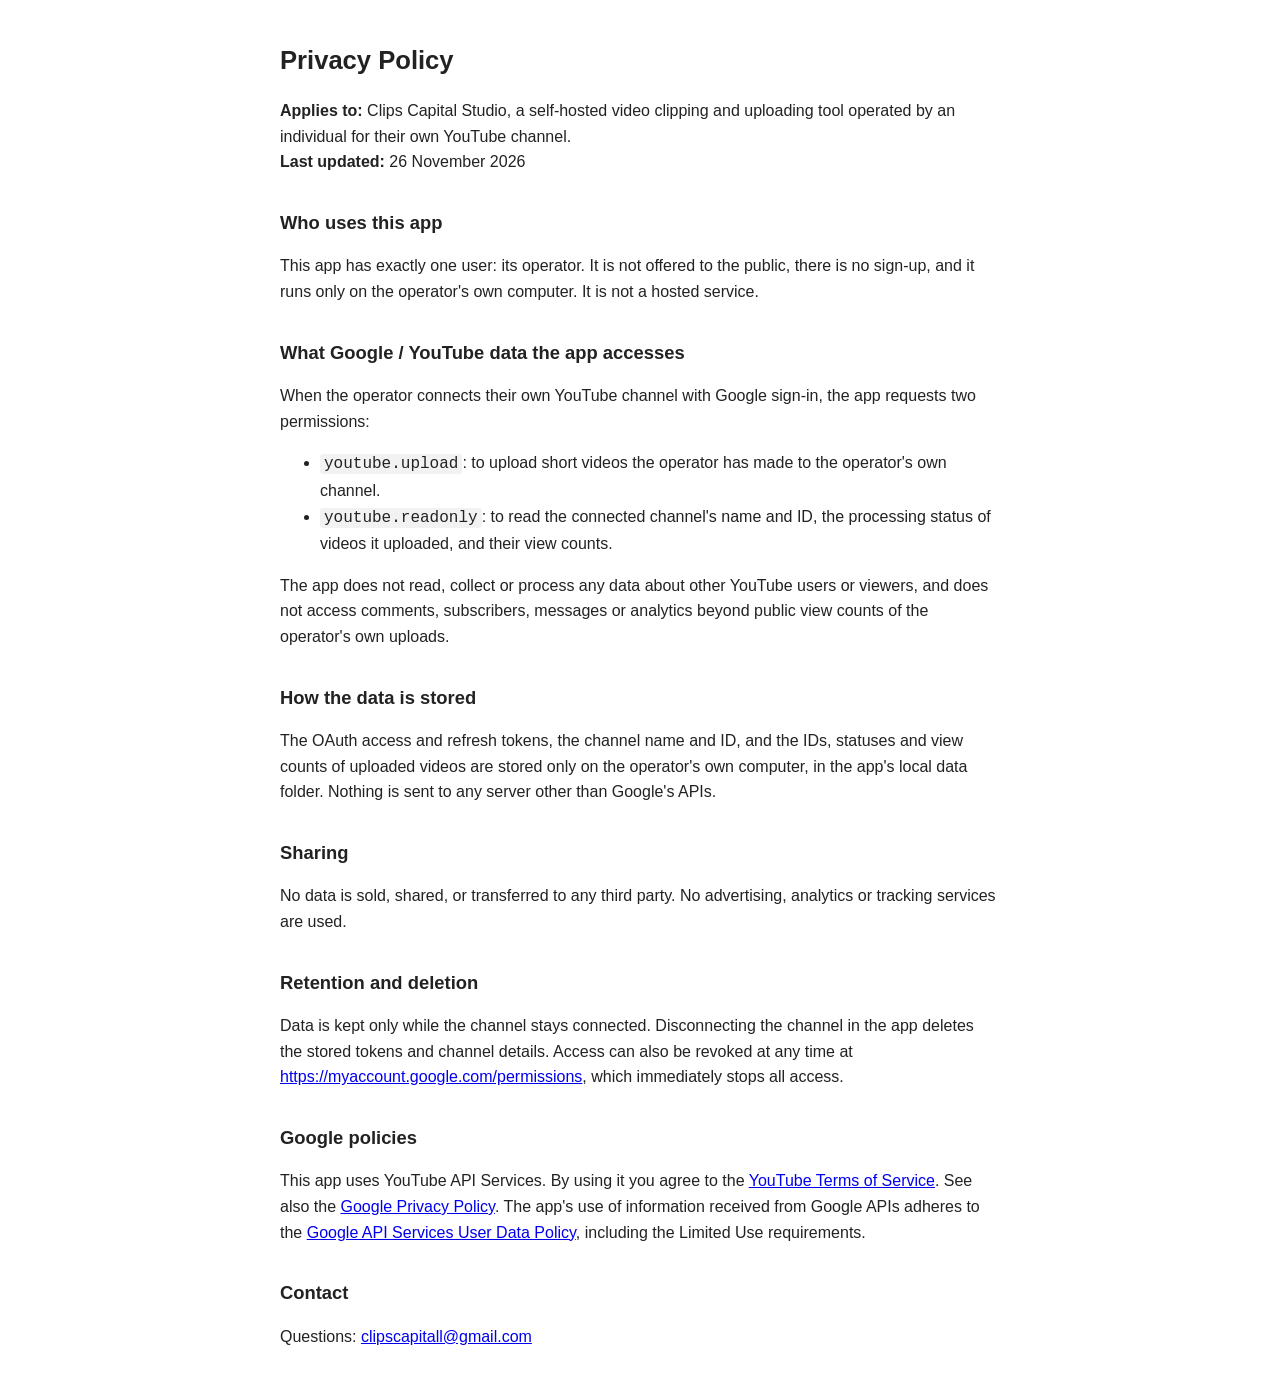
==== privacy.html @ bdbb4991 "Add homepage and privacy policy for Clips Capital Studio" ====
<!doctype html>
<html lang="en"><head><meta charset="utf-8"><meta name="viewport" content="width=device-width,initial-scale=1">
<title>Clips Capital Studio – Privacy Policy</title>
<style>body{font:16px/1.6 -apple-system,Segoe UI,Roboto,sans-serif;max-width:720px;margin:40px auto;padding:0 20px;color:#222}h1{font-size:1.6em}h2{font-size:1.15em;margin-top:1.8em}code{background:#f2f2f2;padding:1px 4px;border-radius:3px}</style></head>
<body>
<h1>Privacy Policy</h1>
<p><b>Applies to:</b> Clips Capital Studio, a self-hosted video clipping and uploading tool operated by an individual for their own YouTube channel.<br><b>Last updated:</b> 26 November 2026</p>

<h2>Who uses this app</h2>
<p>This app has exactly one user: its operator. It is not offered to the public, there is no sign-up, and it runs only on the operator's own computer. It is not a hosted service.</p>

<h2>What Google / YouTube data the app accesses</h2>
<p>When the operator connects their own YouTube channel with Google sign-in, the app requests two permissions:</p>
<ul>
<li><code>youtube.upload</code>: to upload short videos the operator has made to the operator's own channel.</li>
<li><code>youtube.readonly</code>: to read the connected channel's name and ID, the processing status of videos it uploaded, and their view counts.</li>
</ul>
<p>The app does not read, collect or process any data about other YouTube users or viewers, and does not access comments, subscribers, messages or analytics beyond public view counts of the operator's own uploads.</p>

<h2>How the data is stored</h2>
<p>The OAuth access and refresh tokens, the channel name and ID, and the IDs, statuses and view counts of uploaded videos are stored only on the operator's own computer, in the app's local data folder. Nothing is sent to any server other than Google's APIs.</p>

<h2>Sharing</h2>
<p>No data is sold, shared, or transferred to any third party. No advertising, analytics or tracking services are used.</p>

<h2>Retention and deletion</h2>
<p>Data is kept only while the channel stays connected. Disconnecting the channel in the app deletes the stored tokens and channel details. Access can also be revoked at any time at <a href="https://myaccount.google.com/permissions">https://myaccount.google.com/permissions</a>, which immediately stops all access.</p>

<h2>Google policies</h2>
<p>This app uses YouTube API Services. By using it you agree to the <a href="https://www.youtube.com/t/terms">YouTube Terms of Service</a>. See also the <a href="https://policies.google.com/privacy">Google Privacy Policy</a>. The app's use of information received from Google APIs adheres to the <a href="https://developers.google.com/terms/api-services-user-data-policy">Google API Services User Data Policy</a>, including the Limited Use requirements.</p>

<h2>Contact</h2>
<p>Questions: <a href="mailto:clipscapitall@gmail.com">clipscapitall@gmail.com</a></p>
</body></html>
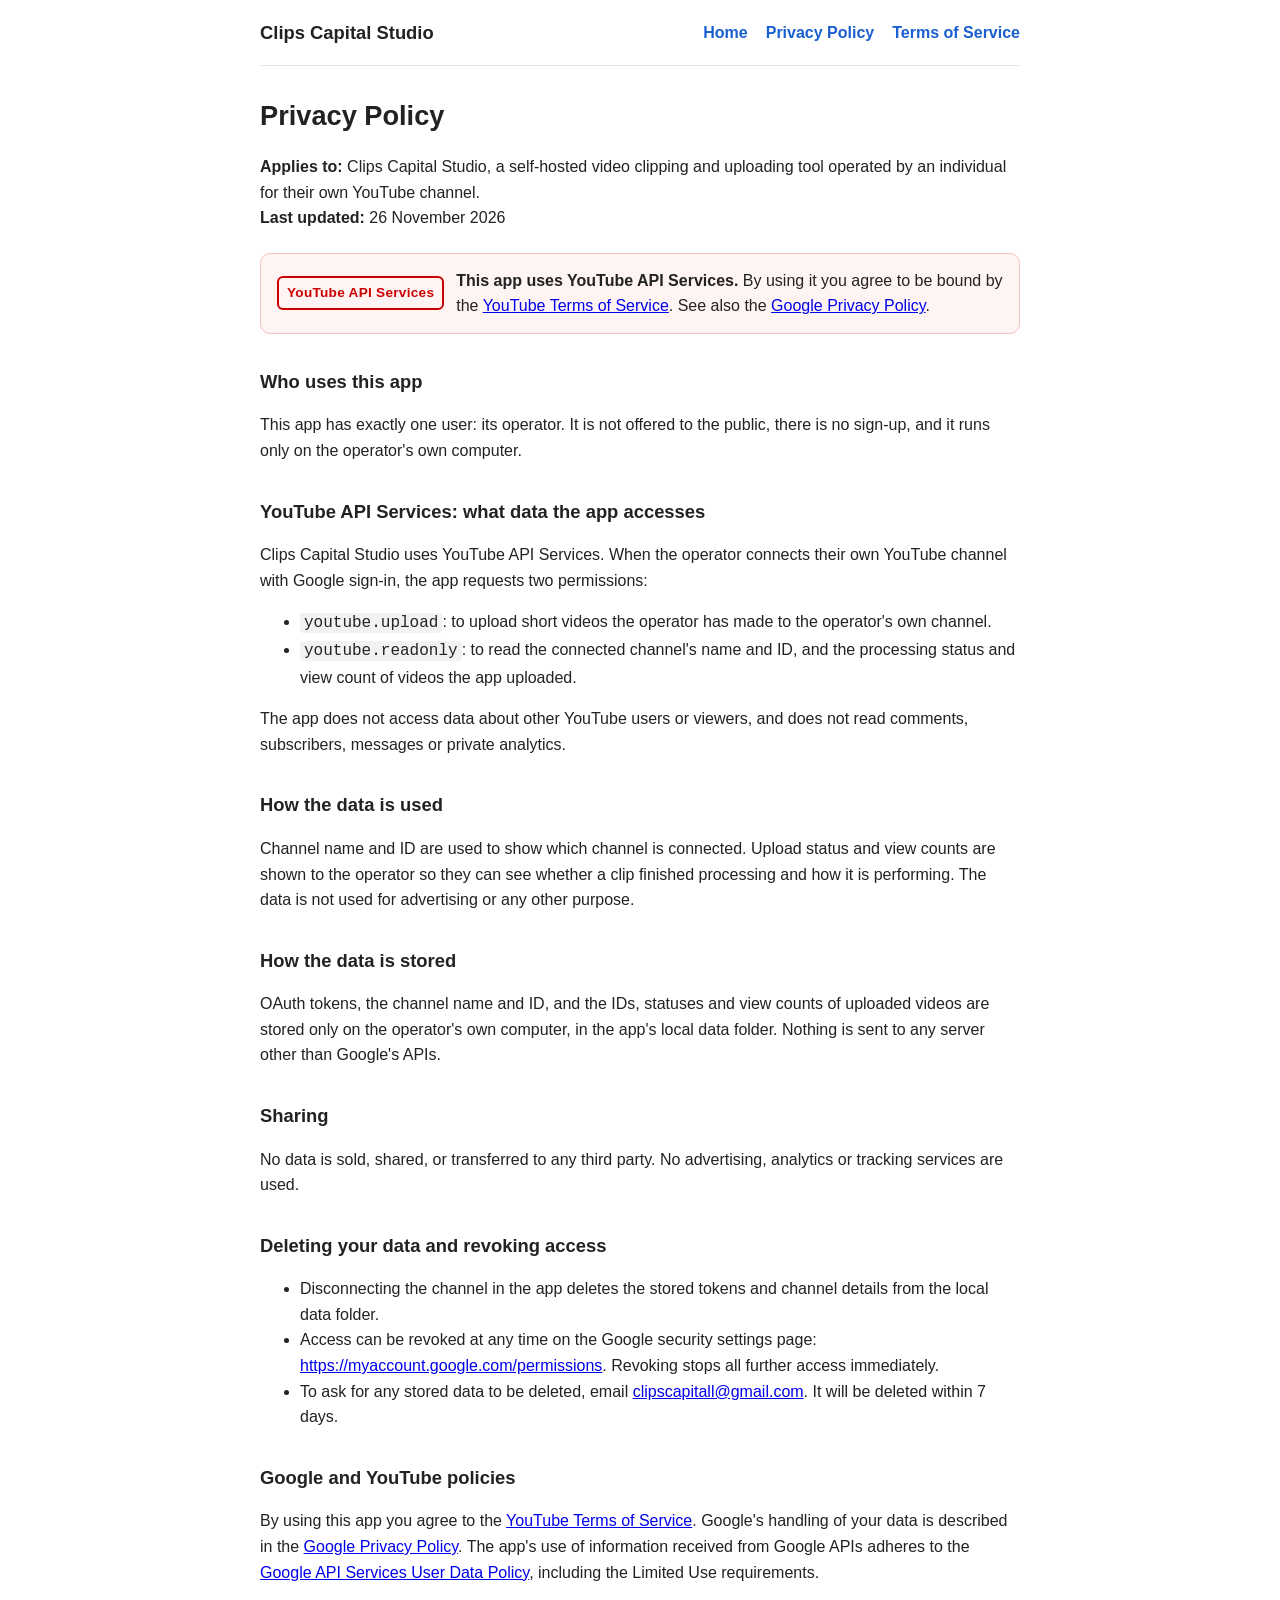
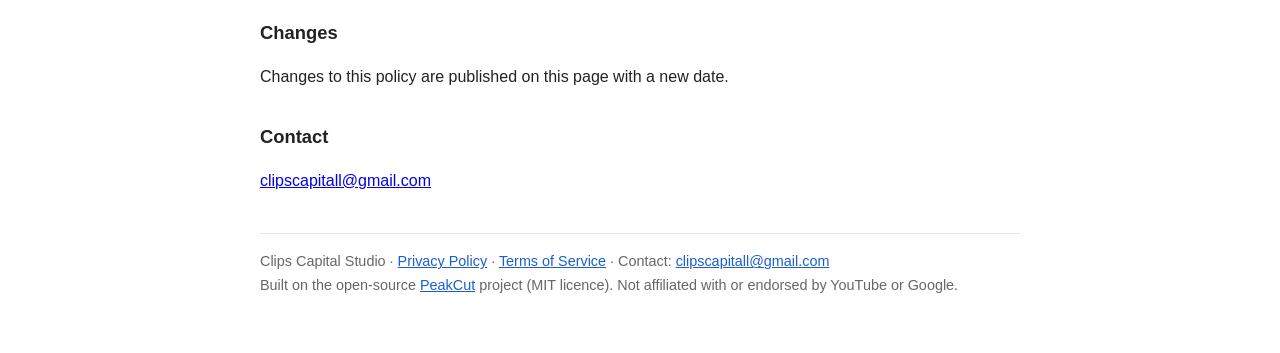
==== commit ae065a7f: "Add Terms of Service, YouTube API Services notice and policy links on every page" ====
--- a/privacy.html
+++ b/privacy.html
@@ -1,34 +1,37 @@
 <!doctype html>
 <html lang="en"><head><meta charset="utf-8"><meta name="viewport" content="width=device-width,initial-scale=1">
-<title>Clips Capital Studio – Privacy Policy</title>
-<style>body{font:16px/1.6 -apple-system,Segoe UI,Roboto,sans-serif;max-width:720px;margin:40px auto;padding:0 20px;color:#222}h1{font-size:1.6em}h2{font-size:1.15em;margin-top:1.8em}code{background:#f2f2f2;padding:1px 4px;border-radius:3px}</style></head>
+<title>Clips Capital Studio – Privacy Policy</title><link rel="stylesheet" href="style.css"></head>
 <body>
+<header><a class="brand" href="./">Clips Capital Studio</a><nav><a href="./">Home</a><a href="privacy.html">Privacy Policy</a><a href="terms.html">Terms of Service</a></nav></header>
 <h1>Privacy Policy</h1>
 <p><b>Applies to:</b> Clips Capital Studio, a self-hosted video clipping and uploading tool operated by an individual for their own YouTube channel.<br><b>Last updated:</b> 26 November 2026</p>
-
+<div class="yt"><span class="ytlabel">YouTube API Services</span><div><b>This app uses YouTube API Services.</b> By using it you agree to be bound by the <a href="https://www.youtube.com/t/terms">YouTube Terms of Service</a>. See also the <a href="https://policies.google.com/privacy">Google Privacy Policy</a>.</div></div>
 <h2>Who uses this app</h2>
-<p>This app has exactly one user: its operator. It is not offered to the public, there is no sign-up, and it runs only on the operator's own computer. It is not a hosted service.</p>
-
-<h2>What Google / YouTube data the app accesses</h2>
-<p>When the operator connects their own YouTube channel with Google sign-in, the app requests two permissions:</p>
+<p>This app has exactly one user: its operator. It is not offered to the public, there is no sign-up, and it runs only on the operator's own computer.</p>
+<h2>YouTube API Services: what data the app accesses</h2>
+<p>Clips Capital Studio uses YouTube API Services. When the operator connects their own YouTube channel with Google sign-in, the app requests two permissions:</p>
 <ul>
 <li><code>youtube.upload</code>: to upload short videos the operator has made to the operator's own channel.</li>
-<li><code>youtube.readonly</code>: to read the connected channel's name and ID, the processing status of videos it uploaded, and their view counts.</li>
+<li><code>youtube.readonly</code>: to read the connected channel's name and ID, and the processing status and view count of videos the app uploaded.</li>
 </ul>
-<p>The app does not read, collect or process any data about other YouTube users or viewers, and does not access comments, subscribers, messages or analytics beyond public view counts of the operator's own uploads.</p>
-
+<p>The app does not access data about other YouTube users or viewers, and does not read comments, subscribers, messages or private analytics.</p>
+<h2>How the data is used</h2>
+<p>Channel name and ID are used to show which channel is connected. Upload status and view counts are shown to the operator so they can see whether a clip finished processing and how it is performing. The data is not used for advertising or any other purpose.</p>
 <h2>How the data is stored</h2>
-<p>The OAuth access and refresh tokens, the channel name and ID, and the IDs, statuses and view counts of uploaded videos are stored only on the operator's own computer, in the app's local data folder. Nothing is sent to any server other than Google's APIs.</p>
-
+<p>OAuth tokens, the channel name and ID, and the IDs, statuses and view counts of uploaded videos are stored only on the operator's own computer, in the app's local data folder. Nothing is sent to any server other than Google's APIs.</p>
 <h2>Sharing</h2>
 <p>No data is sold, shared, or transferred to any third party. No advertising, analytics or tracking services are used.</p>
-
-<h2>Retention and deletion</h2>
-<p>Data is kept only while the channel stays connected. Disconnecting the channel in the app deletes the stored tokens and channel details. Access can also be revoked at any time at <a href="https://myaccount.google.com/permissions">https://myaccount.google.com/permissions</a>, which immediately stops all access.</p>
-
-<h2>Google policies</h2>
-<p>This app uses YouTube API Services. By using it you agree to the <a href="https://www.youtube.com/t/terms">YouTube Terms of Service</a>. See also the <a href="https://policies.google.com/privacy">Google Privacy Policy</a>. The app's use of information received from Google APIs adheres to the <a href="https://developers.google.com/terms/api-services-user-data-policy">Google API Services User Data Policy</a>, including the Limited Use requirements.</p>
-
+<h2>Deleting your data and revoking access</h2>
+<ul>
+<li>Disconnecting the channel in the app deletes the stored tokens and channel details from the local data folder.</li>
+<li>Access can be revoked at any time on the Google security settings page: <a href="https://myaccount.google.com/permissions">https://myaccount.google.com/permissions</a>. Revoking stops all further access immediately.</li>
+<li>To ask for any stored data to be deleted, email <a href="mailto:clipscapitall@gmail.com">clipscapitall@gmail.com</a>. It will be deleted within 7 days.</li>
+</ul>
+<h2>Google and YouTube policies</h2>
+<p>By using this app you agree to the <a href="https://www.youtube.com/t/terms">YouTube Terms of Service</a>. Google's handling of your data is described in the <a href="https://policies.google.com/privacy">Google Privacy Policy</a>. The app's use of information received from Google APIs adheres to the <a href="https://developers.google.com/terms/api-services-user-data-policy">Google API Services User Data Policy</a>, including the Limited Use requirements.</p>
+<h2>Changes</h2>
+<p>Changes to this policy are published on this page with a new date.</p>
 <h2>Contact</h2>
-<p>Questions: <a href="mailto:clipscapitall@gmail.com">clipscapitall@gmail.com</a></p>
+<p><a href="mailto:clipscapitall@gmail.com">clipscapitall@gmail.com</a></p>
+<footer>Clips Capital Studio · <a href="privacy.html">Privacy Policy</a> · <a href="terms.html">Terms of Service</a> · Contact: <a href="mailto:clipscapitall@gmail.com">clipscapitall@gmail.com</a><br>Built on the open-source <a href="https://github.com/haziqahmedqasmi/peakcut">PeakCut</a> project (MIT licence). Not affiliated with or endorsed by YouTube or Google.</footer>
 </body></html>
--- a/style.css
+++ b/style.css
@@ -0,0 +1,10 @@
+body{font:16px/1.6 -apple-system,Segoe UI,Roboto,sans-serif;max-width:760px;margin:0 auto;padding:0 20px 60px;color:#222}
+header{display:flex;justify-content:space-between;align-items:center;padding:18px 0;border-bottom:1px solid #e5e5e5;margin-bottom:28px;flex-wrap:wrap;gap:10px}
+header .brand{font-weight:700;font-size:1.15em;color:#222;text-decoration:none}
+header nav a{margin-left:18px;color:#1a5fd0;text-decoration:none;font-weight:600}
+.yt{display:flex;align-items:center;gap:12px;background:#fff4f4;border:1px solid #f3c2c2;border-radius:10px;padding:14px 16px;margin:22px 0}
+.ytlabel{flex:none;font-weight:800;color:#c00;border:2px solid #c00;border-radius:6px;padding:4px 8px;font-size:.85em;letter-spacing:.02em}
+h1{font-size:1.7em;margin:.2em 0 .4em}h2{font-size:1.15em;margin-top:1.8em}
+code{background:#f2f2f2;padding:1px 4px;border-radius:3px}
+footer{margin-top:40px;padding-top:16px;border-top:1px solid #e5e5e5;font-size:.9em;color:#666}
+footer a{color:#1a5fd0}
